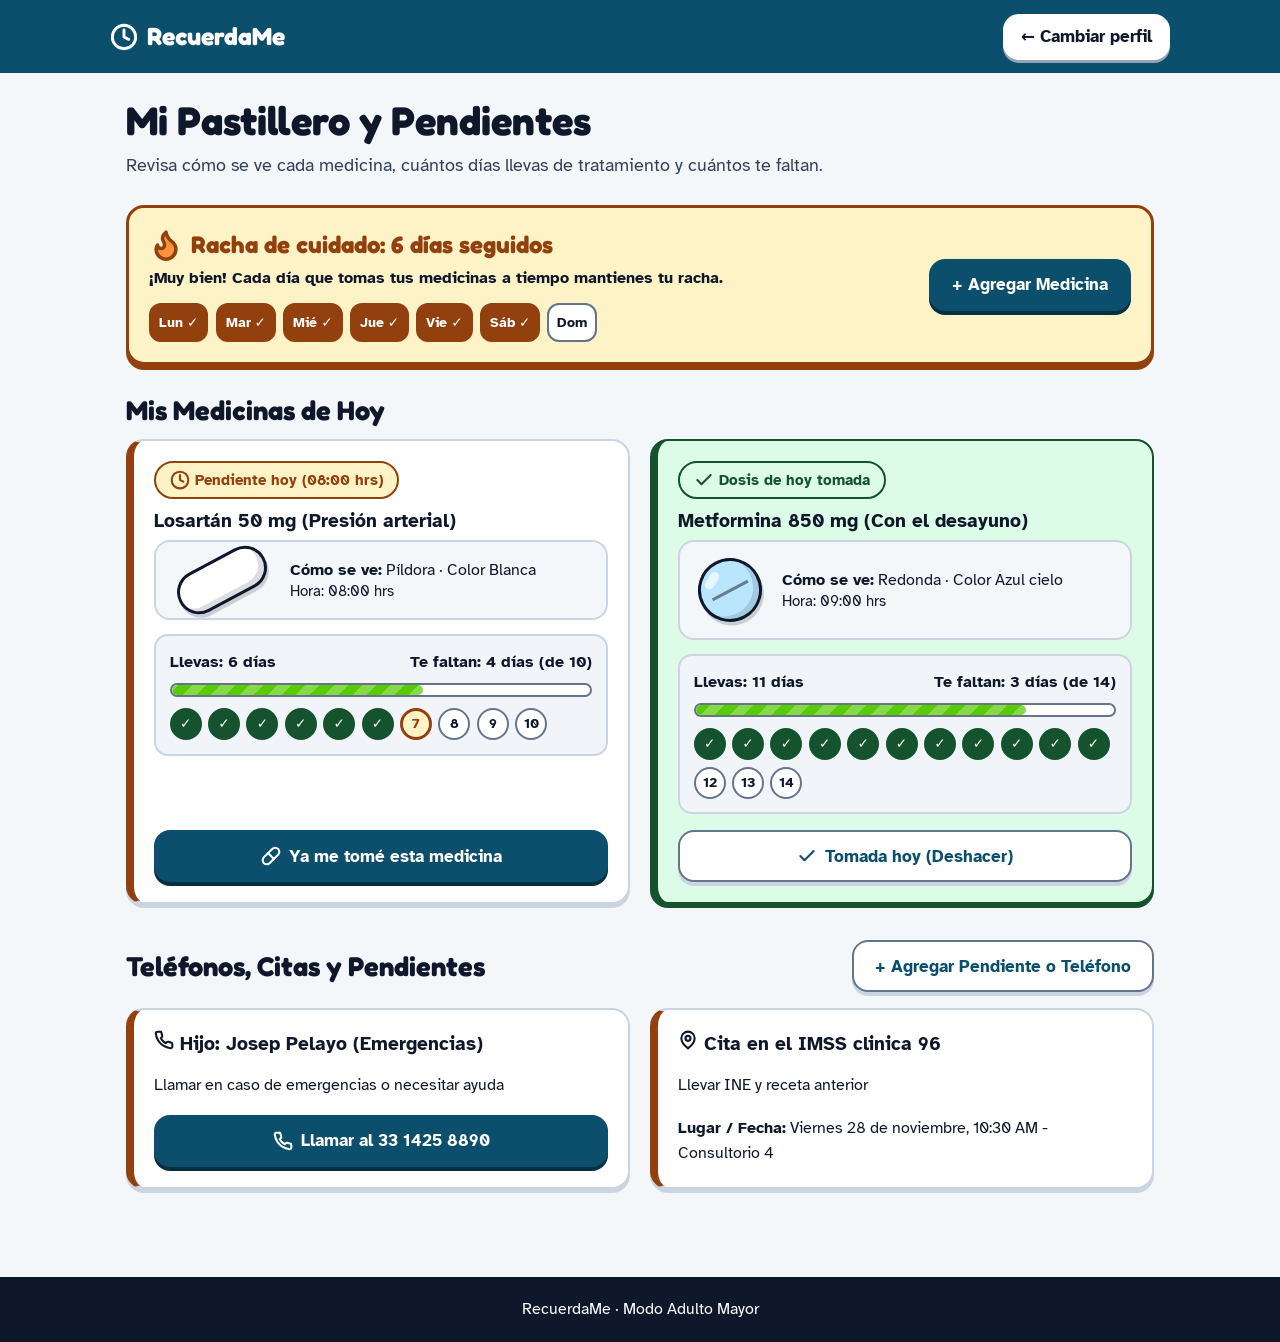
==== adulto.html @ 2eaa2984 "Add files via upload" ====
<!DOCTYPE html>
<html lang="es">
<head>
  <meta charset="UTF-8">
  <meta name="viewport" content="width=device-width, initial-scale=1.0">
  <title>Adulto Mayor - Pastillero Visual | RecuerdaMe</title>
  <link rel="preconnect" href="https://fonts.googleapis.com">
  <link rel="preconnect" href="https://fonts.gstatic.com" crossorigin>
  <link href="https://fonts.googleapis.com/css2?family=Atkinson+Hyperlegible:wght@400;700&family=Fredoka:wght@600;700&display=swap" rel="stylesheet">
  <link rel="stylesheet" href="styles.css">
</head>
<body>
  <a href="#contenido-principal" class="skip-link">Saltar al contenido principal</a>

  <header class="site-header">
    <div class="header-inner">
      <a href="index.html" class="brand">
        <svg aria-hidden="true" width="28" height="28" viewBox="0 0 24 24" fill="none" stroke="currentColor" stroke-width="2.5" stroke-linecap="round" stroke-linejoin="round"><circle cx="12" cy="12" r="10"/><polyline points="12 6 12 12 16 14"/></svg>
        <span>RecuerdaMe</span>
      </a>
      <a href="index.html" class="btn btn-header-switch">← Cambiar perfil</a>
    </div>
  </header>

  <main id="contenido-principal" class="container">
    <h1>Mi Pastillero y Pendientes</h1>
    <p class="lead">
      Revisa cómo se ve cada medicina, cuántos días llevas de tratamiento y cuántos te faltan.
    </p>

    <div id="live-status" class="sr-status-box" role="status" aria-live="polite"></div>

    <!-- Widget de Racha de Cuidado -->
    <section class="streak-banner" aria-labelledby="racha-adulto-texto">
      <div>
        <h2 id="racha-adulto-texto" class="streak-count" style="margin:0;">Racha de cuidado: 6 días seguidos</h2>
        <p style="margin:0.3rem 0 0; font-weight:600;">¡Muy bien! Cada día que tomas tus medicinas a tiempo mantienes tu racha.</p>
        <div class="week-strip" aria-label="Días de la semana cumplidos">
          <span class="week-day week-day-active">Lun ✓</span>
          <span class="week-day week-day-active">Mar ✓</span>
          <span class="week-day week-day-active">Mié ✓</span>
          <span class="week-day week-day-active">Jue ✓</span>
          <span class="week-day week-day-active">Vie ✓</span>
          <span class="week-day week-day-active">Sáb ✓</span>
          <span class="week-day">Dom</span>
        </div>
      </div>
      <button type="button" id="btn-abrir-modal-med" class="btn btn-primary">
        + Agregar Medicina
      </button>
    </section>

    <!-- Lista visual de medicinas -->
    <section aria-labelledby="titulo-meds">
      <h2 id="titulo-meds">Mis Medicinas de Hoy</h2>
      <div id="lista-medicamentos" class="grid-2"></div>
    </section>

    <!-- Teléfonos, citas y pendientes importantes -->
    <section aria-labelledby="titulo-importantes" style="margin-top:2.25rem;">
      <div style="display:flex; flex-wrap:wrap; justify-content:space-between; align-items:center; gap:1rem; margin-bottom:1rem;">
        <h2 id="titulo-importantes" style="margin:0;">Teléfonos, Citas y Pendientes</h2>
        <button type="button" id="btn-abrir-modal-info" class="btn btn-outline">+ Agregar Pendiente o Teléfono</button>
      </div>
      <div id="lista-importantes" class="grid-2"></div>
    </section>
  </main>

  <!-- Ventana Emergente 1: Agregar Medicina Visual -->
  <dialog id="modal-medicina" class="modal-dialog" aria-labelledby="titulo-modal-med">
    <div class="modal-header">
      <h2 id="titulo-modal-med" style="margin:0; font-size:1.3rem;">Nueva Medicina</h2>
      <button type="button" id="btn-cerrar-modal-med" class="modal-close-btn" aria-label="Cerrar ventana">✕ Cerrar</button>
    </div>
    <div class="modal-body">
      <div class="live-pill-stage" aria-live="polite">
        <div style="display:flex; align-items:center; gap:0.85rem;">
          <span id="preview-pill-shape" class="pill-graphic shape-redonda" style="background-color:#FFFFFF;"></span>
          <div>
            <strong>Vista previa de tu medicina:</strong>
            <div id="preview-pill-text" style="color:var(--text-muted); font-weight:600;">Redonda · Color Blanca · 7 días</div>
          </div>
        </div>
      </div>

      <form id="form-modal-medicina" novalidate>
        <div class="form-group">
          <label for="modal-med-nombre">1. Nombre de la medicina *</label>
          <input type="text" id="modal-med-nombre" placeholder="Ejemplo: Omeprazol 20 mg" required aria-describedby="error-modal-med-nombre">
          <div id="error-modal-med-nombre" class="error-msg" role="alert"></div>
        </div>

        <fieldset>
          <legend>2. ¿Cómo se ve visualmente?</legend>
          <div class="visual-picker-grid">
            <label class="visual-option">
              <input type="radio" name="modal-forma" value="redonda" class="sr-only" checked>
              <span class="pill-graphic shape-redonda" style="background-color:#E2E8F0;" aria-hidden="true"></span>
              <span>Redonda</span>
            </label>
            <label class="visual-option">
              <input type="radio" name="modal-forma" value="pildora" class="sr-only">
              <span class="pill-graphic shape-pildora" style="background-color:#E2E8F0;" aria-hidden="true"></span>
              <span>Píldora</span>
            </label>
            <label class="visual-option">
              <input type="radio" name="modal-forma" value="capsula" class="sr-only">
              <span class="pill-graphic shape-capsula" style="background-color:#BAE6FD;" aria-hidden="true"></span>
              <span>Cápsula</span>
            </label>
          </div>
        </fieldset>

        <fieldset>
          <legend>3. Color de la medicina</legend>
          <div class="visual-picker-grid">
            <label class="visual-option">
              <input type="radio" name="modal-color" value="#FFFFFF" data-color-name="Blanca" class="sr-only" checked>
              <span class="color-swatch-circle" style="background-color:#FFFFFF;" aria-hidden="true"></span>
              <span>Blanca</span>
            </label>
            <label class="visual-option">
              <input type="radio" name="modal-color" value="#BAE6FD" data-color-name="Azul cielo" class="sr-only">
              <span class="color-swatch-circle" style="background-color:#BAE6FD;" aria-hidden="true"></span>
              <span>Azul cielo</span>
            </label>
            <label class="visual-option">
              <input type="radio" name="modal-color" value="#FDE047" data-color-name="Amarilla" class="sr-only">
              <span class="color-swatch-circle" style="background-color:#FDE047;" aria-hidden="true"></span>
              <span>Amarilla</span>
            </label>
            <label class="visual-option">
              <input type="radio" name="modal-color" value="#FBCFE8" data-color-name="Rosa" class="sr-only">
              <span class="color-swatch-circle" style="background-color:#FBCFE8;" aria-hidden="true"></span>
              <span>Rosa</span>
            </label>
            <label class="visual-option">
              <input type="radio" name="modal-color" value="#BBF7D0" data-color-name="Verde menta" class="sr-only">
              <span class="color-swatch-circle" style="background-color:#BBF7D0;" aria-hidden="true"></span>
              <span>Verde menta</span>
            </label>
            <label class="visual-option">
              <input type="radio" name="modal-color" value="#FED7AA" data-color-name="Naranja" class="sr-only">
              <span class="color-swatch-circle" style="background-color:#FED7AA;" aria-hidden="true"></span>
              <span>Naranja</span>
            </label>
          </div>
        </fieldset>

        <div class="grid-2">
          <div class="form-group">
            <label for="modal-med-dias">4. ¿Por cuántos días? *</label>
            <input type="number" id="modal-med-dias" min="1" max="90" value="7" required>
          </div>

          <div class="form-group">
            <label for="modal-med-hora">5. Hora de toma *</label>
            <input type="time" id="modal-med-hora" value="08:00" required>
          </div>
        </div>

        <button type="submit" class="btn btn-primary btn-full">Guardar Medicina</button>
      </form>
    </div>
  </dialog>

  <!-- Ventana Emergente 2: Agregar Teléfono o Pendiente -->
  <dialog id="modal-info" class="modal-dialog" aria-labelledby="titulo-modal-info">
    <div class="modal-header">
      <h2 id="titulo-modal-info" style="margin:0; font-size:1.3rem;">Nuevo Pendiente o Teléfono</h2>
      <button type="button" id="btn-cerrar-modal-info" class="modal-close-btn" aria-label="Cerrar ventana">✕ Cerrar</button>
    </div>
    <div class="modal-body">
      <form id="form-modal-info">
        <div class="form-group">
          <label for="modal-info-tipo">Tipo de recordatorio</label>
          <select id="modal-info-tipo">
            <option value="lugar">Cita médica, fecha o pendiente</option>
            <option value="telefono">Número celular importante</option>
          </select>
        </div>
        <div class="form-group">
          <label for="modal-info-titulo">Título o nombre *</label>
          <input type="text" id="modal-info-titulo" placeholder="Ejemplo: Doctora Elena o Pagar luz" required>
        </div>
        <div class="form-group">
          <label for="modal-info-detalle">Teléfono, fecha o lugar *</label>
          <input type="text" id="modal-info-detalle" placeholder="Ejemplo: 33 1234 5678 o Martes 11:00 AM" required>
        </div>
        <div class="form-group">
          <label for="modal-info-nota">Nota adicional</label>
          <input type="text" id="modal-info-nota" placeholder="Ejemplo: Llevar estudios de sangre">
        </div>
        <button type="submit" class="btn btn-primary btn-full">Guardar Recordatorio</button>
      </form>
    </div>
  </dialog>

  <footer class="site-footer">
    <div class="footer-inner" style="justify-content:center; text-align:center;">
      <p style="margin:0;">RecuerdaMe · Modo Adulto Mayor</p>
    </div>
  </footer>

  <script src="app.js"></script>
</body>
</html>
---- styles.css ----
/* styles.css - RecuerdaMe v2: botones "3D" estilo Duolingo, accesible (WCAG 2.2 AA) */
:root {
    --bg:#F4F7FA;
    --card:#FFF;
    --ink:#0F172A;
    --muted:#334155;
    --line:#CBD5E1;
    --line-strong:#64748B;
    --primary:#0B4F6C;
    --primary-dark:#06303F;
    --primary-soft:#E0F2FE;
    --green:#58CC02;
    --green-dark:#3F9B00;
    --green-soft:#DCFCE7;
    --green-ink:#14532D;
    --amber:#FEF3C7;
    --amber-ink:#92400E;
    --error:#991B1B;
    --error-bg:#FEE2E2;
    --navy:#123973;
    --navy-dark:#0B254D;
    --sky:#DDF3FC;
    --yellow:#FACC15;
    --yellow-dark:#C99A00;
    --orange:#FB923C;
    --pink:#F472B6;
    --r:18px;
    --focus:3px solid #B45309;
    --font:"Atkinson Hyperlegible",system-ui,-apple-system,"Segoe UI",Roboto,sans-serif;
    --display:"Fredoka","Atkinson Hyperlegible",system-ui,sans-serif;
  }
  
  *,*::before,*::after {
    box-sizing:border-box
  }
  
  html {
    scroll-padding-top:2rem
  }
  
  body {
    margin:0;
    font-family:var(--font);
    background:var(--bg);
    color:var(--ink);
    line-height:1.6;
    overflow-x:hidden
  }
  
  .sr-only {
    position:absolute;
    width:1px;
    height:1px;
    margin:-1px;
    padding:0;
    overflow:hidden;
    clip:rect(0,0,0,0);
    white-space:nowrap;
    border:0
  }
  
  .skip-link {
    position:absolute;
    top:-100px;
    left:1rem;
    background:var(--primary);
    color:#fff;
    padding:.75rem 1.25rem;
    border-radius:12px;
    font-weight:700;
    z-index:1000
  }
  
  .skip-link:focus {
    top:1rem
  }
  
  a:focus-visible,button:focus-visible,input:focus-visible,select:focus-visible,textarea:focus-visible {
    outline:var(--focus);
    outline-offset:3px
  }
  
  /* Encabezado */
  .site-header {
    background:var(--primary);
    color:#fff;
    padding:.85rem 1rem
  }
  
  .site-header-nino {
    background:var(--navy)
  }
  
  .header-inner {
    max-width:1060px;
    margin:0 auto;
    display:flex;
    flex-wrap:wrap;
    align-items:center;
    justify-content:space-between;
    gap:.75rem
  }
  
  .header-inner-center {
    justify-content:center
  }
  
  .brand {
    display:inline-flex;
    align-items:center;
    gap:.55rem;
    color:#fff;
    text-decoration:none;
    font-family:var(--display);
    font-size:1.55rem;
    font-weight:700
  }
  
  .main-nav ul {
    display:flex;
    flex-wrap:wrap;
    gap:.4rem;
    list-style:none;
    margin:0;
    padding:0
  }
  
  .main-nav a {
    display:block;
    color:#fff;
    text-decoration:none;
    font-weight:700;
    padding:.55rem .9rem;
    border-radius:12px;
    min-height:44px
  }
  
  .main-nav a:hover,.main-nav a[aria-current="page"] {
    background:rgba(255,255,255,.2);
    text-decoration:underline
  }
  
  .container {
    max-width:1060px;
    margin:0 auto;
    padding:1.5rem 1rem 3rem
  }
  
  h1 {
    font-family:var(--display);
    font-size:clamp(1.8rem,4.5vw,2.5rem);
    line-height:1.15;
    margin:0 0 .5rem
  }
  
  h2 {
    font-family:var(--display);
    font-size:clamp(1.35rem,3vw,1.7rem);
    line-height:1.25;
    margin:1.75rem 0 .75rem
  }
  
  h3 {
    font-size:1.2rem;
    line-height:1.3;
    margin:0 0 .4rem
  }
  
  .lead {
    font-size:1.15rem;
    color:var(--muted);
    max-width:62ch;
    margin:0 0 1.5rem
  }
  
  .grid-2 {
    display:grid;
    grid-template-columns:repeat(auto-fit,minmax(min(100%,310px),1fr));
    gap:1.25rem
  }
  
  /* Botones 3D: se hunden al presionar */
  .btn {
    display:inline-flex;
    align-items:center;
    justify-content:center;
    gap:.5rem;
    min-height:52px;
    min-width:48px;
    padding:.7rem 1.3rem;
    font:700 1.05rem var(--font);
    border:2px solid transparent;
    border-radius:16px;
    cursor:pointer;
    text-decoration:none;
    text-align:center;
    transition:transform .08s,box-shadow .08s,filter .15s
  }
  
  .btn:active {
    transform:translateY(4px);
    box-shadow:0 0 0 var(--sh,transparent)!important
  }
  
  .btn-primary {
    background:var(--primary);
    color:#fff;
    --sh:var(--primary-dark);
    box-shadow:0 4px 0 var(--sh)
  }
  
  .btn-secondary {
    background:var(--green);
    color:var(--navy);
    --sh:var(--green-dark);
    box-shadow:0 4px 0 var(--sh)
  }
  
  .btn-outline {
    background:#fff;
    color:var(--primary);
    border-color:var(--line-strong);
    --sh:var(--line);
    box-shadow:0 4px 0 var(--sh)
  }
  
  .btn-primary:hover,.btn-secondary:hover {
    filter:brightness(1.08)
  }
  
  .btn-outline:hover {
    background:var(--primary-soft)
  }
  
  .btn-full {
    width:100%
  }
  
  .btn-header-switch {
    background:#fff;
    color:var(--ink);
    --sh:#94A3B8;
    box-shadow:0 3px 0 var(--sh);
    min-height:46px;
    padding:.45rem 1rem
  }
  
  .btn-kid-action {
    background:var(--green);
    color:var(--navy);
    font-family:var(--display);
    font-size:1.15rem;
    --sh:var(--green-dark);
    box-shadow:0 5px 0 var(--sh);
    border-color:var(--green-dark)
  }
  
  .btn-kid-action:hover {
    filter:brightness(1.08)
  }
  
  /* Etiquetas de estado (siempre ícono + texto, nunca solo color) */
  .badge {
    display:inline-flex;
    align-items:center;
    gap:.35rem;
    padding:.3rem .85rem;
    border-radius:999px;
    font-size:.95rem;
    font-weight:700;
    width:fit-content
  }
  
  .badge-pending {
    background:var(--amber);
    color:var(--amber-ink);
    border:2px solid var(--amber-ink)
  }
  
  .badge-done {
    background:var(--green-soft);
    color:var(--green-ink);
    border:2px solid var(--green-ink)
  }
  
  /* Tarjetas */
  .card {
    background:var(--card);
    border:2px solid var(--line);
    border-radius:var(--r);
    padding:1.25rem;
    display:flex;
    flex-direction:column;
    justify-content:space-between;
    gap:1rem;
    box-shadow:0 4px 0 var(--line)
  }
  
  .card-adult {
    border-left:8px solid var(--amber-ink)
  }
  
  .card-adult.card-done,.card-done {
    background:var(--green-soft);
    border-color:var(--green-ink);
    box-shadow:0 4px 0 var(--green-ink)
  }
  
  .card-adult.card-done {
    border-left-color:var(--green-ink)
  }
  
  /* Pastillas: grandes y reconocibles (apoyo visual principal del adulto) */
  .pill-visual-box {
    display:flex;
    align-items:center;
    gap:1rem;
    background:var(--bg);
    padding:.85rem 1rem;
    border-radius:16px;
    border:2px solid var(--line)
  }
  
  .pill-visual-box>div:last-child {
    line-height:1.4
  }
  
  .pill-graphic {
    display:inline-flex;
    align-items:center;
    justify-content:center;
    flex-shrink:0;
    border:3px solid #0F172A;
    position:relative;
    overflow:hidden;
    box-shadow:inset -4px -5px 0 rgba(15,23,42,.14),0 4px 0 rgba(15,23,42,.18)
  }
  
  .pill-graphic::before {
    content:"";
    position:absolute;
    top:14%;
    left:14%;
    width:32%;
    height:16%;
    border-radius:99px;
    background:rgba(255,255,255,.7);
    transform:rotate(-30deg)
  }
  
  .shape-redonda {
    width:44px;
    height:44px;
    border-radius:50%
  }
  
  .shape-redonda::after {
    content:"";
    width:70%;
    height:3px;
    background:rgba(15,23,42,.5)
  }
  
  .shape-pildora {
    width:68px;
    height:32px;
    border-radius:99px
  }
  
  .shape-capsula {
    width:70px;
    height:32px;
    border-radius:99px
  }
  
  .shape-capsula::after {
    content:"";
    position:absolute;
    right:0;
    top:0;
    bottom:0;
    width:48%;
    background:#fff;
    border-left:3px solid #0F172A
  }
  
  .card-adult .shape-redonda {
    width:64px;
    height:64px
  }
  
  .card-adult .shape-pildora {
    width:96px;
    height:44px
  }
  
  .card-adult .shape-capsula {
    width:98px;
    height:44px
  }
  
  .card-adult .pill-graphic {
    transform:rotate(-28deg)
  }
  
  .card-adult .pill-visual-box {
    padding:1rem 1.15rem;
    gap:1.25rem
  }
  
  /* Días de tratamiento */
  .treatment-widget {
    background:#F1F5F9;
    border:2px solid var(--line);
    border-radius:14px;
    padding:.85rem
  }
  
  .treatment-stats {
    display:flex;
    flex-wrap:wrap;
    justify-content:space-between;
    gap:.5rem;
    font-weight:700;
    margin-bottom:.5rem
  }
  
  .days-dots {
    display:flex;
    flex-wrap:wrap;
    gap:.4rem;
    margin-top:.7rem
  }
  
  .day-dot {
    width:32px;
    height:32px;
    border-radius:50%;
    display:inline-flex;
    align-items:center;
    justify-content:center;
    font-size:.85rem;
    font-weight:700;
    border:2px solid var(--line-strong);
    background:#fff
  }
  
  .day-dot-done {
    background:var(--green-ink);
    border-color:var(--green-ink);
    color:#fff
  }
  
  .day-dot-today {
    border:3px solid var(--amber-ink);
    background:var(--amber);
    color:var(--amber-ink);
    animation:pulse 1.8s ease-in-out infinite
  }
  
  /* Racha y progreso */
  .streak-banner {
    background:var(--amber);
    border:3px solid var(--amber-ink);
    border-radius:var(--r);
    padding:1.25rem;
    margin-bottom:1.5rem;
    display:flex;
    flex-wrap:wrap;
    align-items:center;
    justify-content:space-between;
    gap:1.25rem;
    box-shadow:0 5px 0 var(--amber-ink)
  }
  
  .streak-count {
    font-size:1.5rem;
    color:var(--amber-ink);
    display:flex;
    align-items:center;
    gap:.5rem
  }
  
  .streak-count svg {
    width:34px;
    height:34px;
    fill:#FB923C;
    transform-origin:50% 90%;
    animation:flicker 1.6s ease-in-out infinite
  }
  
  .week-strip {
    display:flex;
    flex-wrap:wrap;
    gap:.45rem;
    margin-top:.7rem
  }
  
  .week-day {
    display:flex;
    align-items:center;
    justify-content:center;
    min-width:48px;
    padding:.4rem .5rem;
    border-radius:12px;
    border:2px solid var(--line-strong);
    background:#fff;
    font-size:.85rem;
    font-weight:700
  }
  
  .week-day-active {
    background:var(--amber-ink);
    border-color:var(--amber-ink);
    color:#fff
  }
  
  .progress-bar-wrap {
    width:100%;
    background:#fff;
    border:2px solid var(--line-strong);
    border-radius:99px;
    height:24px;
    overflow:hidden
  }
  
  .progress-bar-fill {
    height:100%;
    border-radius:99px;
    background:var(--green) repeating-linear-gradient(-45deg,rgba(255,255,255,.28) 0 10px,transparent 10px 20px);
    transition:width .5s cubic-bezier(.3,1.4,.5,1)
  }
  
  /* Menú principal */
  .menu-hero {
    text-align:center;
    max-width:720px;
    margin:.5rem auto 2rem
  }
  
  .menu-choice-card {
    background:#fff;
    border:3px solid var(--line-strong);
    border-radius:26px;
    padding:1.75rem 1.5rem;
    display:flex;
    flex-direction:column;
    align-items:center;
    text-align:center;
    gap:1rem;
    box-shadow:0 6px 0 var(--line-strong);
    transition:transform .15s
  }
  
  .menu-choice-card:hover {
    transform:translateY(-4px)
  }
  
  .menu-choice-adult {
    border-color:var(--primary);
    box-shadow:0 6px 0 var(--primary)
  }
  
  .menu-choice-kid {
    border-color:var(--navy);
    box-shadow:0 6px 0 var(--navy);
    background:#F0F9FF
  }
  
  .menu-avatar {
    width:104px;
    height:104px;
    border-radius:50%;
    display:flex;
    align-items:center;
    justify-content:center;
    border:3px solid var(--navy);
    animation:float 3.2s ease-in-out infinite
  }
  
  .menu-avatar-adult {
    background:var(--primary-soft);
    color:var(--primary);
    border-color:var(--primary)
  }
  
  .menu-avatar-kid {
    background:var(--sky)
  }
  
  /* ===== MODO NIÑOS ===== */
  body.theme-nino {
    font-family:"Nunito",var(--font);
    background:var(--sky) radial-gradient(circle at 12% 18%,#fff 0 18px,transparent 19px),radial-gradient(circle at 88% 24%,#fff 0 24px,transparent 25px),radial-gradient(circle at 20% 74%,#fff 0 16px,transparent 17px),radial-gradient(circle at 84% 82%,#fff 0 22px,transparent 23px);
    background-attachment:fixed;
    color:var(--navy)
  }
  
  .theme-nino h2,.theme-nino h3 {
    font-family:var(--display)
  }
  
  .kid-hero-banner {
    background:#fff;
    border:3px solid var(--navy);
    box-shadow:0 7px 0 var(--navy);
    border-radius:30px;
    padding:1.5rem 1.25rem;
    text-align:center;
    margin-bottom:1.75rem
  }
  
  .kid-hero-characters {
    display:flex;
    justify-content:center;
    gap:1rem;
    margin-bottom:.5rem
  }
  
  .kid-hero-characters svg {
    animation:float 2.8s ease-in-out infinite
  }
  
  .kid-hero-characters svg:nth-child(2) {
    animation-delay:.4s
  }
  
  .kid-hero-characters svg:nth-child(3) {
    animation-delay:.8s
  }
  
  .kid-display-title {
    font-family:var(--display);
    font-size:clamp(1.9rem,5.5vw,3rem);
    color:var(--navy);
    letter-spacing:.02em;
    margin:.2rem 0;
    line-height:1.1
  }
  
  .kid-subtitle {
    font-weight:800;
    font-size:1.05rem;
    margin:.35rem auto .75rem;
    max-width:52ch
  }
  
  .sticker-seal {
    display:inline-block;
    background:var(--navy);
    color:#fff;
    font-family:var(--display);
    font-size:.95rem;
    padding:.4rem 1rem;
    border-radius:99px;
    border:2px dashed var(--yellow);
    transform:rotate(-2deg)
  }
  
  .kid-section-title {
    color:var(--navy);
    font-size:clamp(1.5rem,3.8vw,2rem)
  }
  
  .kid-box {
    background:#fff;
    border:3px solid var(--navy);
    box-shadow:0 6px 0 var(--navy);
    border-radius:26px;
    padding:1.25rem;
    margin-bottom:1.75rem
  }
  
  .emotions-grid {
    display:grid;
    grid-template-columns:repeat(auto-fit,minmax(130px,1fr));
    gap:.8rem
  }
  
  .emotion-btn {
    background:#F0F9FF;
    border:3px solid var(--navy);
    border-radius:22px;
    padding:.8rem .5rem;
    display:flex;
    flex-direction:column;
    align-items:center;
    gap:.35rem;
    cursor:pointer;
    font:600 1.05rem var(--display);
    color:var(--navy);
    min-height:120px;
    box-shadow:0 5px 0 var(--navy);
    transition:transform .1s,box-shadow .1s
  }
  
  .emotion-btn svg {
    width:64px;
    height:64px;
    transition:transform .2s
  }
  
  .emotion-btn:hover svg {
    transform:scale(1.15) rotate(-6deg)
  }
  
  .emotion-btn:active {
    transform:translateY(5px);
    box-shadow:0 0 0 var(--navy)
  }
  
  .emotion-btn[aria-pressed="true"] {
    background:#FEF08A;
    border-color:var(--navy);
    outline:4px solid var(--green);
    outline-offset:2px;
    animation:pop .45s
  }
  
  .advice-box {
    margin-top:1.2rem;
    background:#FEF9C3;
    border:3px solid var(--navy);
    border-radius:22px;
    padding:1rem 1.2rem
  }
  
  .advice-content {
    display:flex;
    align-items:center;
    gap:1rem
  }
  
  .advice-avatar {
    flex-shrink:0;
    background:#fff;
    border:3px solid var(--navy);
    border-radius:50%;
    padding:.4rem;
    display:flex;
    animation:pop .5s
  }
  
  .advice-title {
    display:block;
    font:600 1.2rem var(--display);
    margin-bottom:.2rem
  }
  
  .advice-text {
    margin:0;
    font-weight:700
  }
  
  .diary-form-box {
    margin-top:1.2rem;
    background:#F0F9FF;
    border:3px dashed var(--navy);
    border-radius:22px;
    padding:1rem 1.2rem
  }
  
  .parent-diary-section {
    margin-top:1.25rem;
    padding-top:1.1rem;
    border-top:3px dotted var(--navy)
  }
  
  .parent-tag {
    background:var(--navy);
    color:#fff;
    font-size:.85rem;
    font-weight:800;
    padding:.25rem .8rem;
    border-radius:99px
  }
  
  .diary-entries-list {
    display:flex;
    flex-direction:column;
    gap:.75rem
  }
  
  .diary-entry-card {
    background:#fff;
    border:3px solid var(--navy);
    border-radius:18px;
    padding:.9rem 1rem
  }
  
  .diary-entry-reviewed {
    background:var(--green-soft)
  }
  
  .diary-entry-header {
    display:flex;
    flex-wrap:wrap;
    justify-content:space-between;
    align-items:center;
    gap:.5rem;
    margin-bottom:.5rem
  }
  
  .diary-entry-text {
    margin:0;
    font-weight:700;
    color:var(--ink);
    background:rgba(255,255,255,.8);
    padding:.55rem .75rem;
    border-radius:12px
  }
  
  .kid-streak-box {
    background:#FEF9C3;
    border:3px solid var(--navy);
    box-shadow:0 6px 0 var(--navy);
    border-radius:26px
  }
  
  .kid-streak-box .streak-count {
    font-family:var(--display)
  }
  
  .stickers-album {
    background:#fff;
    border:3px dashed var(--navy);
    border-radius:20px;
    padding:.8rem 1rem
  }
  
  .stickers-row {
    display:flex;
    flex-wrap:wrap;
    gap:.5rem
  }
  
  .sticker-token {
    width:52px;
    height:52px;
    border-radius:50%;
    border:3px solid var(--navy);
    background:#E0F2FE;
    display:inline-flex;
    align-items:center;
    justify-content:center;
    transition:transform .15s
  }
  
  .sticker-token:hover {
    transform:rotate(12deg) scale(1.12)
  }
  
  .sticker-locked {
    opacity:.4;
    filter:grayscale(1);
    border-style:dashed
  }
  
  .theme-nino .card {
    border:3px solid var(--navy);
    box-shadow:0 6px 0 var(--navy);
    border-radius:26px;
    background:#fff;
    transition:transform .12s
  }
  
  .theme-nino .card:hover {
    transform:translateY(-3px)
  }
  
  .theme-nino .card-kid {
    border-top:10px solid var(--green)
  }
  
  .theme-nino .card-hygiene {
    border-top:10px solid var(--orange)
  }
  
  .theme-nino .card-done {
    background:var(--green-soft)
  }
  
  .chore-header {
    display:flex;
    align-items:center;
    gap:.95rem
  }
  
  .chore-illustration {
    width:78px;
    height:78px;
    border-radius:24px;
    background:#DCFCE7;
    border:3px solid var(--navy);
    color:var(--navy);
    display:flex;
    align-items:center;
    justify-content:center;
    flex-shrink:0;
    transform:rotate(-4deg)
  }
  
  .chore-illustration svg {
    width:46px;
    height:46px
  }
  
  .hygiene-illustration {
    background:#FFEDD5;
    transform:rotate(4deg)
  }
  
  /* ¿Cómo lo hago? */
  .grid-howto {
    display:grid;
    grid-template-columns:repeat(auto-fit,minmax(min(100%,310px),1fr));
    gap:1.4rem
  }
  
  .howto-card {
    background:#fff;
    border:3px solid var(--navy);
    box-shadow:0 7px 0 var(--navy);
    border-radius:28px;
    border-top:10px solid var(--yellow);
    padding:1.25rem;
    display:flex;
    flex-direction:column;
    justify-content:space-between;
    gap:1rem
  }
  
  .howto-card-learned {
    background:var(--green-soft);
    border-top-color:var(--green)
  }
  
  .howto-header {
    display:flex;
    align-items:center;
    gap:.85rem;
    padding-bottom:.75rem;
    border-bottom:3px dashed #93C5FD
  }
  
  .howto-main-icon {
    width:70px;
    height:70px;
    border-radius:22px;
    background:#E0F2FE;
    border:3px solid var(--navy);
    display:flex;
    align-items:center;
    justify-content:center;
    flex-shrink:0
  }
  
  .howto-steps-list {
    list-style:none;
    margin:0;
    padding:0;
    display:flex;
    flex-direction:column;
    gap:.75rem
  }
  
  .howto-step-item {
    display:flex;
    align-items:center;
    gap:.75rem;
    background:#F0F9FF;
    border:3px solid var(--navy);
    border-radius:20px;
    padding:.65rem .8rem
  }
  
  .howto-step-visual {
    width:62px;
    height:62px;
    border-radius:16px;
    background:#fff;
    border:3px solid var(--navy);
    display:flex;
    align-items:center;
    justify-content:center;
    flex-shrink:0
  }
  
  .howto-step-badge {
    display:inline-block;
    background:var(--navy);
    color:#fff;
    font:600 .85rem var(--display);
    padding:.1rem .6rem;
    border-radius:99px;
    margin-bottom:.2rem
  }
  
  .howto-step-text {
    margin:0;
    font-weight:800;
    line-height:1.35
  }
  
  /* Ventanas emergentes y formularios */
  dialog.modal-dialog {
    width:min(94vw,560px);
    max-height:90vh;
    overflow-y:auto;
    border:3px solid var(--primary);
    border-radius:26px;
    padding:0;
    background:#fff;
    color:var(--ink);
    box-shadow:0 24px 48px rgba(15,23,42,.4);
    animation:pop .3s
  }
  
  dialog.modal-dialog::backdrop {
    background:rgba(15,23,42,.72)
  }
  
  .modal-header {
    background:var(--primary);
    color:#fff;
    padding:1rem 1.25rem;
    display:flex;
    align-items:center;
    justify-content:space-between;
    gap:.75rem
  }
  
  .modal-header-kid {
    background:var(--navy)
  }
  
  .modal-close-btn {
    background:#fff;
    color:var(--ink);
    border:2px solid #fff;
    border-radius:12px;
    min-width:48px;
    min-height:48px;
    font:700 1rem var(--font);
    cursor:pointer;
    padding:.4rem .8rem
  }
  
  .modal-body {
    padding:1.25rem
  }
  
  .visual-picker-grid {
    display:grid;
    grid-template-columns:repeat(auto-fit,minmax(110px,1fr));
    gap:.65rem;
    margin-top:.5rem
  }
  
  .visual-option {
    display:flex;
    flex-direction:column;
    align-items:center;
    justify-content:center;
    gap:.5rem;
    min-height:92px;
    padding:.7rem;
    border:2px solid var(--line-strong);
    border-radius:16px;
    background:#fff;
    cursor:pointer;
    font-weight:700;
    text-align:center;
    box-shadow:0 3px 0 var(--line);
    transition:transform .1s
  }
  
  .visual-option:hover {
    background:var(--primary-soft)
  }
  
  .visual-option:has(input:checked) {
    border:3px solid var(--primary);
    background:var(--primary-soft);
    box-shadow:0 3px 0 var(--primary);
    transform:translateY(-2px)
  }
  
  .visual-option:has(input:checked)::after {
    content:"✓ Elegida";
    font-size:.8rem;
    color:var(--primary)
  }
  
  .visual-option:has(input:focus-visible) {
    outline:var(--focus);
    outline-offset:2px
  }
  
  .color-swatch-circle {
    width:38px;
    height:38px;
    border-radius:50%;
    border:3px solid #0F172A;
    display:inline-block
  }
  
  .live-pill-stage {
    background:var(--bg);
    border:3px dashed var(--line-strong);
    border-radius:18px;
    padding:1rem;
    margin-bottom:1.25rem
  }
  
  .live-pill-stage .pill-graphic {
    transform:rotate(-28deg) scale(1.3);
    margin:.6rem
  }
  
  .form-group {
    margin-bottom:1.15rem;
    display:flex;
    flex-direction:column;
    gap:.35rem
  }
  
  label,legend {
    font-weight:700;
    font-size:1.05rem
  }
  
  .help-text {
    color:var(--muted);
    font-size:.95rem
  }
  
  input[type=text],input[type=number],input[type=time],select,textarea {
    min-height:52px;
    padding:.65rem .9rem;
    font:1.05rem var(--font);
    color:var(--ink);
    background:#fff;
    border:2px solid var(--line-strong);
    border-radius:14px;
    width:100%
  }
  
  textarea {
    resize:vertical;
    line-height:1.5
  }
  
  input:focus,select:focus,textarea:focus {
    border-color:var(--primary)
  }
  
  input[aria-invalid="true"],textarea[aria-invalid="true"] {
    border-color:var(--error);
    background:var(--error-bg)
  }
  
  .error-msg {
    color:var(--error);
    font-weight:700;
    display:flex;
    align-items:center;
    gap:.4rem
  }
  
  .error-msg:empty {
    display:none
  }
  
  fieldset {
    border:2px solid var(--line);
    border-radius:16px;
    padding:.9rem;
    margin:0 0 1.15rem
  }
  
  .form-card {
    background:#fff;
    border:2px solid var(--line);
    border-radius:var(--r);
    padding:1.5rem;
    box-shadow:0 4px 0 var(--line);
    max-width:680px
  }
  
  .radio-row {
    display:flex;
    flex-wrap:wrap;
    gap:.75rem;
    margin-top:.5rem
  }
  
  .radio-label {
    display:flex;
    align-items:center;
    gap:.6rem;
    min-height:52px;
    padding:.5rem 1rem;
    border:2px solid var(--line-strong);
    border-radius:14px;
    cursor:pointer
  }
  
  .radio-label:has(input:checked) {
    background:var(--primary-soft);
    border-color:var(--primary);
    border-width:3px
  }
  
  .radio-label input {
    width:22px;
    height:22px;
    accent-color:var(--primary)
  }
  
  .sr-status-box {
    background:var(--green-soft);
    border:2px solid var(--green-ink);
    color:var(--ink);
    padding:.9rem 1.1rem;
    border-radius:14px;
    font-weight:700;
    margin-bottom:1.25rem
  }
  
  .sr-status-box:empty {
    display:none
  }
  
  /* Pie de página */
  .site-footer {
    background:#0F172A;
    color:#fff;
    padding:1.25rem 1rem;
    margin-top:2.5rem
  }
  
  .site-footer a {
    color:#fff
  }
  
  .site-footer-nino {
    background:var(--navy)
  }
  
  .footer-inner {
    max-width:1060px;
    margin:0 auto;
    display:flex;
    flex-wrap:wrap;
    align-items:center;
    justify-content:space-between;
    gap:1rem
  }
  
  /* Confeti (lo crea app.js) */
  .confetti-piece {
    position:fixed;
    width:10px;
    height:14px;
    pointer-events:none;
    z-index:2000
  }
  
  /* Movimiento sutil: solo si la persona no lo desactivó */
  @keyframes pop {
    0% {
      transform:scale(.85)
    }
    60% {
      transform:scale(1.07)
    }
    100% {
      transform:scale(1)
    }
  }
  
  @keyframes float {
    0%,100% {
      transform:translateY(0)
    }
    50% {
      transform:translateY(-6px)
    }
  }
  
  @keyframes flicker {
    0%,100% {
      transform:scale(1) rotate(-2deg)
    }
    50% {
      transform:scale(1.12) rotate(3deg)
    }
  }
  
  @keyframes pulse {
    0%,100% {
      box-shadow:0 0 0 0 rgba(146,64,14,.5)
    }
    50% {
      box-shadow:0 0 0 6px rgba(146,64,14,0)
    }
  }
  
  @media (prefers-reduced-motion:reduce) {
    *,*::before,*::after {
      animation:none!important;
      transition:none!important
    }
  }
  
  @media (max-width:480px) {
    .advice-content {
      flex-direction:column;
      text-align:center
    }
    .pill-visual-box {
      flex-direction:column;
      text-align:center
    }
  }
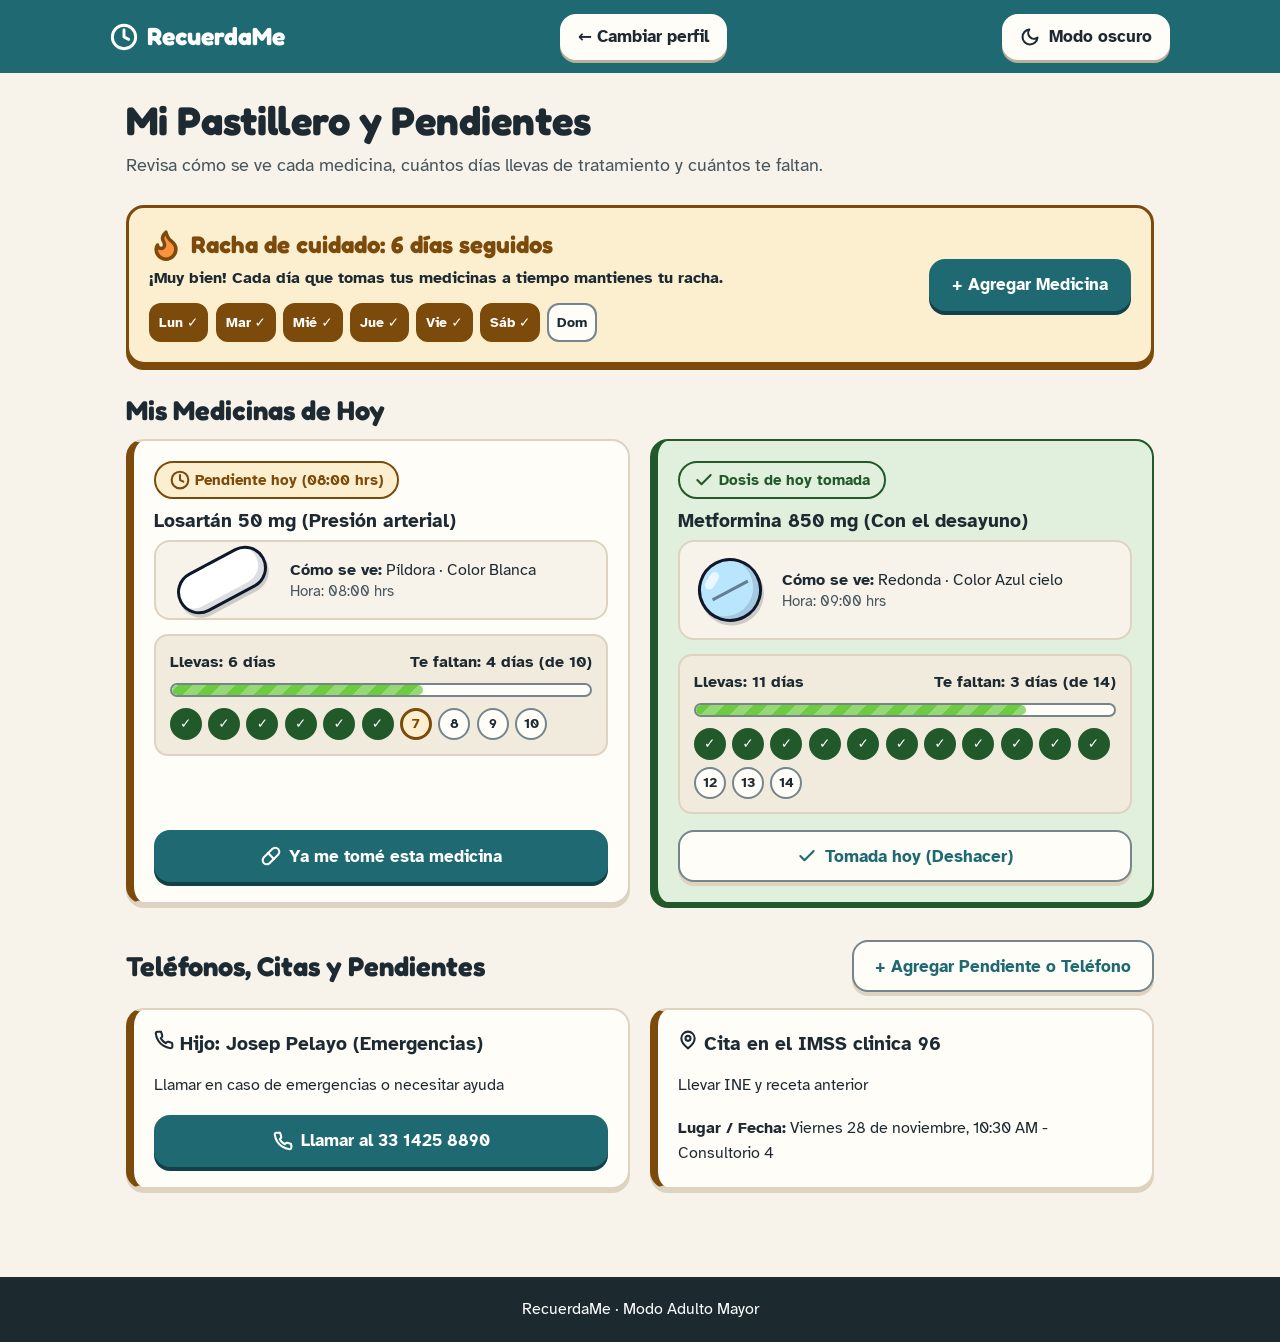
==== commit 23c8e718: "Add files via upload" ====
--- a/adulto.html
+++ b/adulto.html
@@ -3,6 +3,19 @@
 <head>
   <meta charset="UTF-8">
   <meta name="viewport" content="width=device-width, initial-scale=1.0">
+  <meta name="color-scheme" content="light dark">
+  <script>
+    /* Aplica el tema guardado (o el del dispositivo) antes de pintar, para evitar parpadeos */
+    (function () {
+      try {
+        var t = localStorage.getItem("recuerdame_tema");
+        if (t !== "oscuro" && t !== "claro") {
+          t = window.matchMedia("(prefers-color-scheme: dark)").matches ? "oscuro" : "claro";
+        }
+        document.documentElement.setAttribute("data-theme", t === "oscuro" ? "dark" : "light");
+      } catch (e) {}
+    })();
+  </script>
   <title>Adulto Mayor - Pastillero Visual | RecuerdaMe</title>
   <link rel="preconnect" href="https://fonts.googleapis.com">
   <link rel="preconnect" href="https://fonts.gstatic.com" crossorigin>
@@ -22,7 +35,7 @@
     </div>
   </header>
 
-  <main id="contenido-principal" class="container">
+  <main id="contenido-principal" class="container" tabindex="-1">
     <h1>Mi Pastillero y Pendientes</h1>
     <p class="lead">
       Revisa cómo se ve cada medicina, cuántos días llevas de tratamiento y cuántos te faltan.
@@ -78,7 +91,7 @@
           <span id="preview-pill-shape" class="pill-graphic shape-redonda" style="background-color:#FFFFFF;"></span>
           <div>
             <strong>Vista previa de tu medicina:</strong>
-            <div id="preview-pill-text" style="color:var(--text-muted); font-weight:600;">Redonda · Color Blanca · 7 días</div>
+            <div id="preview-pill-text" style="color:var(--muted); font-weight:600;">Redonda · Color Blanca · 7 días</div>
           </div>
         </div>
       </div>
--- a/styles.css
+++ b/styles.css
@@ -1,25 +1,50 @@
 /* styles.css - RecuerdaMe v2: botones "3D" estilo Duolingo, accesible (WCAG 2.2 AA) */
 :root {
-    --bg:#F4F7FA;
-    --card:#FFF;
-    --ink:#0F172A;
-    --muted:#334155;
-    --line:#CBD5E1;
-    --line-strong:#64748B;
-    --primary:#0B4F6C;
-    --primary-dark:#06303F;
-    --primary-soft:#E0F2FE;
-    --green:#58CC02;
-    --green-dark:#3F9B00;
-    --green-soft:#DCFCE7;
-    --green-ink:#14532D;
-    --amber:#FEF3C7;
-    --amber-ink:#92400E;
-    --error:#991B1B;
-    --error-bg:#FEE2E2;
+    /* ===== Paleta ADULTOS MAYORES · modo claro =====
+       Fondo crema (menos brillo que el blanco puro), tinta azul-grisácea
+       de contraste alto y verde azulado sereno como color principal. */
+    --bg:#F7F3EA;
+    --card:#FFFDF8;
+    --ink:#1E2A32;
+    --muted:#46555D;
+    --line:#DDD3C0;
+    --line-strong:#75858B;
+    --primary:#1F6A72;
+    --primary-dark:#134148;
+    --primary-soft:#DDEEEF;
+    --on-primary:#FFFFFF;
+    --green:#6CCB3F;
+    --green-dark:#3F8F22;
+    --green-soft:#E1F0DC;
+    --green-ink:#21592B;
+    --amber:#FBEFD0;
+    --amber-ink:#7C4A0A;
+    --error:#9B1C1C;
+    --error-bg:#FBE4E1;
+    --on-green:#0F2F66;
+    --on-green-solid:#FFFFFF;
+    --on-amber-solid:#FFFFFF;
+    --surface-2:#F1EBDD;
+    --soft-sky:#E4F0F1;
+    --soft-yellow:#FBEFD0;
+    --inset-bg:rgba(255,255,255,.7);
+    --field-bg:#FFFFFF;
+    --header-bg:#1F6A72;
+    --footer-bg:#1C2A30;
+    --btn-neutral-bg:#FFFDF8;
+    --btn-neutral-border:#FFFDF8;
+    --btn-neutral-shadow:#B9AE98;
+    --outline:#1F6A72;
+    --outline-shadow:#134148;
+    --cloud:#FFFFFF;
+    --sky:#D8ECF8;
+    --tile-sky:#E3F1FC;
+    --tile-green:#DDF5DF;
+    --tile-orange:#FFE8CF;
+    --tile-white:#FFFFFF;
+    /* Colores fijos de marca (no cambian con el tema) */
     --navy:#123973;
     --navy-dark:#0B254D;
-    --sky:#DDF3FC;
     --yellow:#FACC15;
     --yellow-dark:#C99A00;
     --orange:#FB923C;
@@ -29,7 +54,7 @@
     --font:"Atkinson Hyperlegible",system-ui,-apple-system,"Segoe UI",Roboto,sans-serif;
     --display:"Fredoka","Atkinson Hyperlegible",system-ui,sans-serif;
   }
-  
+
   *,*::before,*::after {
     box-sizing:border-box
   }
@@ -64,7 +89,7 @@
     top:-100px;
     left:1rem;
     background:var(--primary);
-    color:#fff;
+    color:var(--on-primary);
     padding:.75rem 1.25rem;
     border-radius:12px;
     font-weight:700;
@@ -75,20 +100,20 @@
     top:1rem
   }
   
-  a:focus-visible,button:focus-visible,input:focus-visible,select:focus-visible,textarea:focus-visible {
+  a:focus-visible,button:focus-visible,input:focus-visible,select:focus-visible,textarea:focus-visible,summary:focus-visible,[tabindex]:focus-visible {
     outline:var(--focus);
     outline-offset:3px
   }
   
   /* Encabezado */
   .site-header {
-    background:var(--primary);
+    background:var(--header-bg);
     color:#fff;
     padding:.85rem 1rem
   }
   
   .site-header-nino {
-    background:var(--navy)
+    background:var(--header-bg)
   }
   
   .header-inner {
@@ -204,20 +229,20 @@
   
   .btn-primary {
     background:var(--primary);
-    color:#fff;
+    color:var(--on-primary);
     --sh:var(--primary-dark);
     box-shadow:0 4px 0 var(--sh)
   }
   
   .btn-secondary {
     background:var(--green);
-    color:var(--navy);
+    color:var(--on-green);
     --sh:var(--green-dark);
     box-shadow:0 4px 0 var(--sh)
   }
   
   .btn-outline {
-    background:#fff;
+    background:var(--card);
     color:var(--primary);
     border-color:var(--line-strong);
     --sh:var(--line);
@@ -237,9 +262,10 @@
   }
   
   .btn-header-switch {
-    background:#fff;
+    background:var(--btn-neutral-bg);
     color:var(--ink);
-    --sh:#94A3B8;
+    --sh:var(--btn-neutral-shadow);
+    border-color:var(--btn-neutral-border);
     box-shadow:0 3px 0 var(--sh);
     min-height:46px;
     padding:.45rem 1rem
@@ -247,7 +273,7 @@
   
   .btn-kid-action {
     background:var(--green);
-    color:var(--navy);
+    color:var(--on-green);
     font-family:var(--display);
     font-size:1.15rem;
     --sh:var(--green-dark);
@@ -410,7 +436,7 @@
   
   /* Días de tratamiento */
   .treatment-widget {
-    background:#F1F5F9;
+    background:var(--surface-2);
     border:2px solid var(--line);
     border-radius:14px;
     padding:.85rem
@@ -442,13 +468,13 @@
     font-size:.85rem;
     font-weight:700;
     border:2px solid var(--line-strong);
-    background:#fff
+    background:var(--card)
   }
   
   .day-dot-done {
     background:var(--green-ink);
     border-color:var(--green-ink);
-    color:#fff
+    color:var(--on-green-solid)
   }
   
   .day-dot-today {
@@ -504,7 +530,7 @@
     padding:.4rem .5rem;
     border-radius:12px;
     border:2px solid var(--line-strong);
-    background:#fff;
+    background:var(--card);
     font-size:.85rem;
     font-weight:700
   }
@@ -512,12 +538,12 @@
   .week-day-active {
     background:var(--amber-ink);
     border-color:var(--amber-ink);
-    color:#fff
+    color:var(--on-amber-solid)
   }
   
   .progress-bar-wrap {
     width:100%;
-    background:#fff;
+    background:var(--card);
     border:2px solid var(--line-strong);
     border-radius:99px;
     height:24px;
@@ -539,7 +565,7 @@
   }
   
   .menu-choice-card {
-    background:#fff;
+    background:var(--card);
     border:3px solid var(--line-strong);
     border-radius:26px;
     padding:1.75rem 1.5rem;
@@ -562,9 +588,9 @@
   }
   
   .menu-choice-kid {
-    border-color:var(--navy);
-    box-shadow:0 6px 0 var(--navy);
-    background:#F0F9FF
+    border-color:var(--outline);
+    box-shadow:0 6px 0 var(--outline-shadow);
+    background:var(--soft-sky)
   }
   
   .menu-avatar {
@@ -574,7 +600,7 @@
     display:flex;
     align-items:center;
     justify-content:center;
-    border:3px solid var(--navy);
+    border:3px solid var(--outline);
     animation:float 3.2s ease-in-out infinite
   }
   
@@ -585,15 +611,16 @@
   }
   
   .menu-avatar-kid {
-    background:var(--sky)
+    background:var(--tile-sky)
   }
   
   /* ===== MODO NIÑOS ===== */
   body.theme-nino {
     font-family:"Nunito",var(--font);
-    background:var(--sky) radial-gradient(circle at 12% 18%,#fff 0 18px,transparent 19px),radial-gradient(circle at 88% 24%,#fff 0 24px,transparent 25px),radial-gradient(circle at 20% 74%,#fff 0 16px,transparent 17px),radial-gradient(circle at 84% 82%,#fff 0 22px,transparent 23px);
+    background-color:var(--sky);
+    background-image:radial-gradient(circle at 12% 18%,var(--cloud) 0 18px,transparent 19px),radial-gradient(circle at 88% 24%,var(--cloud) 0 24px,transparent 25px),radial-gradient(circle at 20% 74%,var(--cloud) 0 16px,transparent 17px),radial-gradient(circle at 84% 82%,var(--cloud) 0 22px,transparent 23px);
     background-attachment:fixed;
-    color:var(--navy)
+    color:var(--ink)
   }
   
   .theme-nino h2,.theme-nino h3 {
@@ -601,9 +628,9 @@
   }
   
   .kid-hero-banner {
-    background:#fff;
-    border:3px solid var(--navy);
-    box-shadow:0 7px 0 var(--navy);
+    background:var(--card);
+    border:3px solid var(--outline);
+    box-shadow:0 7px 0 var(--outline-shadow);
     border-radius:30px;
     padding:1.5rem 1.25rem;
     text-align:center;
@@ -632,7 +659,7 @@
   .kid-display-title {
     font-family:var(--display);
     font-size:clamp(1.9rem,5.5vw,3rem);
-    color:var(--navy);
+    color:var(--ink);
     letter-spacing:.02em;
     margin:.2rem 0;
     line-height:1.1
@@ -658,14 +685,14 @@
   }
   
   .kid-section-title {
-    color:var(--navy);
+    color:var(--ink);
     font-size:clamp(1.5rem,3.8vw,2rem)
   }
   
   .kid-box {
-    background:#fff;
-    border:3px solid var(--navy);
-    box-shadow:0 6px 0 var(--navy);
+    background:var(--card);
+    border:3px solid var(--outline);
+    box-shadow:0 6px 0 var(--outline-shadow);
     border-radius:26px;
     padding:1.25rem;
     margin-bottom:1.75rem
@@ -678,8 +705,8 @@
   }
   
   .emotion-btn {
-    background:#F0F9FF;
-    border:3px solid var(--navy);
+    background:var(--tile-sky);
+    border:3px solid var(--outline);
     border-radius:22px;
     padding:.8rem .5rem;
     display:flex;
@@ -690,7 +717,7 @@
     font:600 1.05rem var(--display);
     color:var(--navy);
     min-height:120px;
-    box-shadow:0 5px 0 var(--navy);
+    box-shadow:0 5px 0 var(--outline-shadow);
     transition:transform .1s,box-shadow .1s
   }
   
@@ -706,12 +733,12 @@
   
   .emotion-btn:active {
     transform:translateY(5px);
-    box-shadow:0 0 0 var(--navy)
+    box-shadow:0 0 0 var(--outline-shadow)
   }
   
   .emotion-btn[aria-pressed="true"] {
     background:#FEF08A;
-    border-color:var(--navy);
+    border-color:var(--outline);
     outline:4px solid var(--green);
     outline-offset:2px;
     animation:pop .45s
@@ -719,8 +746,8 @@
   
   .advice-box {
     margin-top:1.2rem;
-    background:#FEF9C3;
-    border:3px solid var(--navy);
+    background:var(--soft-yellow);
+    border:3px solid var(--outline);
     border-radius:22px;
     padding:1rem 1.2rem
   }
@@ -733,8 +760,8 @@
   
   .advice-avatar {
     flex-shrink:0;
-    background:#fff;
-    border:3px solid var(--navy);
+    background:var(--tile-white);
+    border:3px solid var(--outline);
     border-radius:50%;
     padding:.4rem;
     display:flex;
@@ -754,8 +781,8 @@
   
   .diary-form-box {
     margin-top:1.2rem;
-    background:#F0F9FF;
-    border:3px dashed var(--navy);
+    background:var(--soft-sky);
+    border:3px dashed var(--outline);
     border-radius:22px;
     padding:1rem 1.2rem
   }
@@ -763,7 +790,7 @@
   .parent-diary-section {
     margin-top:1.25rem;
     padding-top:1.1rem;
-    border-top:3px dotted var(--navy)
+    border-top:3px dotted var(--outline)
   }
   
   .parent-tag {
@@ -782,8 +809,8 @@
   }
   
   .diary-entry-card {
-    background:#fff;
-    border:3px solid var(--navy);
+    background:var(--card);
+    border:3px solid var(--outline);
     border-radius:18px;
     padding:.9rem 1rem
   }
@@ -805,15 +832,15 @@
     margin:0;
     font-weight:700;
     color:var(--ink);
-    background:rgba(255,255,255,.8);
+    background:var(--inset-bg);
     padding:.55rem .75rem;
     border-radius:12px
   }
   
   .kid-streak-box {
-    background:#FEF9C3;
-    border:3px solid var(--navy);
-    box-shadow:0 6px 0 var(--navy);
+    background:var(--soft-yellow);
+    border:3px solid var(--outline);
+    box-shadow:0 6px 0 var(--outline-shadow);
     border-radius:26px
   }
   
@@ -822,8 +849,8 @@
   }
   
   .stickers-album {
-    background:#fff;
-    border:3px dashed var(--navy);
+    background:var(--card);
+    border:3px dashed var(--outline);
     border-radius:20px;
     padding:.8rem 1rem
   }
@@ -838,8 +865,8 @@
     width:52px;
     height:52px;
     border-radius:50%;
-    border:3px solid var(--navy);
-    background:#E0F2FE;
+    border:3px solid var(--outline);
+    background:var(--tile-sky);
     display:inline-flex;
     align-items:center;
     justify-content:center;
@@ -857,10 +884,10 @@
   }
   
   .theme-nino .card {
-    border:3px solid var(--navy);
-    box-shadow:0 6px 0 var(--navy);
+    border:3px solid var(--outline);
+    box-shadow:0 6px 0 var(--outline-shadow);
     border-radius:26px;
-    background:#fff;
+    background:var(--card);
     transition:transform .12s
   }
   
@@ -890,8 +917,8 @@
     width:78px;
     height:78px;
     border-radius:24px;
-    background:#DCFCE7;
-    border:3px solid var(--navy);
+    background:var(--tile-green);
+    border:3px solid var(--outline);
     color:var(--navy);
     display:flex;
     align-items:center;
@@ -906,7 +933,7 @@
   }
   
   .hygiene-illustration {
-    background:#FFEDD5;
+    background:var(--tile-orange);
     transform:rotate(4deg)
   }
   
@@ -918,9 +945,9 @@
   }
   
   .howto-card {
-    background:#fff;
-    border:3px solid var(--navy);
-    box-shadow:0 7px 0 var(--navy);
+    background:var(--card);
+    border:3px solid var(--outline);
+    box-shadow:0 7px 0 var(--outline-shadow);
     border-radius:28px;
     border-top:10px solid var(--yellow);
     padding:1.25rem;
@@ -940,15 +967,15 @@
     align-items:center;
     gap:.85rem;
     padding-bottom:.75rem;
-    border-bottom:3px dashed #93C5FD
+    border-bottom:3px dashed var(--line)
   }
   
   .howto-main-icon {
     width:70px;
     height:70px;
     border-radius:22px;
-    background:#E0F2FE;
-    border:3px solid var(--navy);
+    background:var(--tile-sky);
+    border:3px solid var(--outline);
     display:flex;
     align-items:center;
     justify-content:center;
@@ -968,8 +995,8 @@
     display:flex;
     align-items:center;
     gap:.75rem;
-    background:#F0F9FF;
-    border:3px solid var(--navy);
+    background:var(--soft-sky);
+    border:3px solid var(--outline);
     border-radius:20px;
     padding:.65rem .8rem
   }
@@ -978,8 +1005,8 @@
     width:62px;
     height:62px;
     border-radius:16px;
-    background:#fff;
-    border:3px solid var(--navy);
+    background:var(--tile-white);
+    border:3px solid var(--outline);
     display:flex;
     align-items:center;
     justify-content:center;
@@ -1010,7 +1037,7 @@
     border:3px solid var(--primary);
     border-radius:26px;
     padding:0;
-    background:#fff;
+    background:var(--card);
     color:var(--ink);
     box-shadow:0 24px 48px rgba(15,23,42,.4);
     animation:pop .3s
@@ -1021,7 +1048,7 @@
   }
   
   .modal-header {
-    background:var(--primary);
+    background:var(--header-bg);
     color:#fff;
     padding:1rem 1.25rem;
     display:flex;
@@ -1031,13 +1058,13 @@
   }
   
   .modal-header-kid {
-    background:var(--navy)
+    background:var(--header-bg)
   }
   
   .modal-close-btn {
-    background:#fff;
+    background:var(--btn-neutral-bg);
     color:var(--ink);
-    border:2px solid #fff;
+    border:2px solid var(--btn-neutral-border);
     border-radius:12px;
     min-width:48px;
     min-height:48px;
@@ -1067,7 +1094,7 @@
     padding:.7rem;
     border:2px solid var(--line-strong);
     border-radius:16px;
-    background:#fff;
+    background:var(--card);
     cursor:pointer;
     font-weight:700;
     text-align:center;
@@ -1140,7 +1167,7 @@
     padding:.65rem .9rem;
     font:1.05rem var(--font);
     color:var(--ink);
-    background:#fff;
+    background:var(--field-bg);
     border:2px solid var(--line-strong);
     border-radius:14px;
     width:100%
@@ -1180,7 +1207,7 @@
   }
   
   .form-card {
-    background:#fff;
+    background:var(--card);
     border:2px solid var(--line);
     border-radius:var(--r);
     padding:1.5rem;
@@ -1234,7 +1261,7 @@
   
   /* Pie de página */
   .site-footer {
-    background:#0F172A;
+    background:var(--footer-bg);
     color:#fff;
     padding:1.25rem 1rem;
     margin-top:2.5rem
@@ -1245,7 +1272,7 @@
   }
   
   .site-footer-nino {
-    background:var(--navy)
+    background:var(--footer-bg)
   }
   
   .footer-inner {
@@ -1323,4 +1350,170 @@
       flex-direction:column;
       text-align:center
     }
-  }+  }
+
+  /* =====================================================================
+     TEMAS: paleta por público + modo oscuro opcional
+     ---------------------------------------------------------------------
+     · Adultos mayores  → :root (claro)  /  html[data-theme="dark"] (oscuro)
+     · Niños            → .theme-nino    /  html[data-theme="dark"] .theme-nino
+       (la tarjeta "Niños" del menú principal usa la paleta infantil)
+     El atributo data-theme lo pone el script del <head> y el botón del encabezado.
+     Los dibujos (personajes, pastillas, íconos) conservan sus colores originales.
+     ===================================================================== */
+  html {
+    color-scheme:light
+  }
+
+  html[data-theme="dark"] {
+    color-scheme:dark
+  }
+
+  /* Niños · claro: cielo suave, tarjetas crema, contornos azul marino (la estética de siempre) */
+  .theme-nino,
+  .menu-choice-kid {
+    --bg:#D8ECF8;
+    --sky:#D8ECF8;
+    --cloud:#FFFFFF;
+    --card:#FFFDF7;
+    --ink:#123973;
+    --muted:#2C4A7C;
+    --line:#9CC4EA;
+    --line-strong:#4A6FA5;
+    --primary:#1D4E9B;
+    --primary-dark:#123673;
+    --primary-soft:#DCEBFB;
+    --on-primary:#FFFFFF;
+    --green-soft:#DDF4DD;
+    --green-ink:#1B5E2A;
+    --amber:#FFF4C2;
+    --amber-ink:#7A4306;
+    --error:#A31D1D;
+    --error-bg:#FDE3E1;
+    --surface-2:#EEF6FC;
+    --soft-sky:#EAF5FD;
+    --soft-yellow:#FFF4C2;
+    --inset-bg:rgba(255,255,255,.75);
+    --field-bg:#FFFFFF;
+    --header-bg:#123973;
+    --footer-bg:#123973;
+    --btn-neutral-bg:#FFFDF7;
+    --btn-neutral-border:#FFFDF7;
+    --btn-neutral-shadow:#8FB0DA;
+    --outline:#123973;
+    --outline-shadow:#123973;
+    --focus:3px solid #C2410C;
+    --on-green-solid:#FFFFFF;
+    --on-amber-solid:#FFFFFF;
+    --tile-sky:#E3F1FC;
+    --tile-green:#DDF5DF;
+    --tile-orange:#FFE8CF;
+    --tile-white:#FFFFFF;
+  }
+
+  /* Adultos mayores · oscuro: gris cálido (no negro puro), texto marfil, verde azulado claro */
+  html[data-theme="dark"] {
+    --bg:#14181C;
+    --card:#1F252B;
+    --ink:#EDE8DD;
+    --muted:#B9C1C4;
+    --line:#36404A;
+    --line-strong:#8794A0;
+    --primary:#6FC7CF;
+    --primary-dark:#3C8C94;
+    --primary-soft:#1D3A3F;
+    --on-primary:#0A2A30;
+    --green-soft:#1E3A27;
+    --green-ink:#94DFA0;
+    --amber:#3A2D12;
+    --amber-ink:#F3C877;
+    --error:#FFB4AB;
+    --error-bg:#4A211E;
+    --on-green-solid:#0C2614;
+    --on-amber-solid:#2B1D05;
+    --surface-2:#272E35;
+    --soft-sky:#1D3A3F;
+    --soft-yellow:#3A2D12;
+    --inset-bg:rgba(0,0,0,.25);
+    --field-bg:#11161A;
+    --header-bg:#0F3B41;
+    --footer-bg:#0C1013;
+    --btn-neutral-bg:#1F252B;
+    --btn-neutral-border:#6FC7CF;
+    --btn-neutral-shadow:#0B1114;
+    --outline:#6FC7CF;
+    --outline-shadow:#3C8C94;
+    --focus:3px solid #FFD166;
+  }
+
+  /* Niños · oscuro: cielo de noche, contornos azul claro, "stickers" (dibujos) sobre fichas claras */
+  html[data-theme="dark"] .theme-nino,
+  html[data-theme="dark"] .menu-choice-kid {
+    --bg:#0E1C45;
+    --sky:#0E1C45;
+    --cloud:#172B62;
+    --card:#17295A;
+    --ink:#EAF1FF;
+    --muted:#BFCDEB;
+    --line:#2E4A8C;
+    --line-strong:#9DBDF5;
+    --primary:#9CC0FA;
+    --primary-dark:#5E86CC;
+    --primary-soft:#22397A;
+    --on-primary:#0B1E48;
+    --green-soft:#1F4030;
+    --green-ink:#9BE3A8;
+    --amber:#3B3413;
+    --amber-ink:#FFD66B;
+    --error:#FFB4AB;
+    --error-bg:#4A1F28;
+    --surface-2:#1D3270;
+    --soft-sky:#1D3270;
+    --soft-yellow:#3B3413;
+    --inset-bg:rgba(0,0,0,.25);
+    --field-bg:#0E1C45;
+    --header-bg:#0A1636;
+    --footer-bg:#0A1636;
+    --btn-neutral-bg:#17295A;
+    --btn-neutral-border:#9CC0FA;
+    --btn-neutral-shadow:#050C24;
+    --outline:#9DBDF5;
+    --outline-shadow:#050C24;
+    --focus:3px solid #FFD166;
+    --on-green-solid:#0C2614;
+    --on-amber-solid:#2B1D05;
+    --tile-sky:#D6E7F9;
+    --tile-green:#CFEFD3;
+    --tile-orange:#F8DFC3;
+    --tile-white:#F2F7FF;
+  }
+
+  /* Botón de modo claro/oscuro (lo crea app.js dentro del encabezado) */
+  .btn-theme {
+    gap:.55rem
+  }
+
+  .btn-theme svg {
+    flex-shrink:0
+  }
+
+  /* =====================================================================
+     TECLADO
+     ===================================================================== */
+  /* El contenido principal recibe el foco al usar "Saltar al contenido": sin recuadro gigante */
+  main:focus {
+    outline:none
+  }
+
+  /* El personaje elegido tenía un contorno verde que tapaba el foco: ahora el foco manda */
+  .emotion-btn:focus-visible,
+  .emotion-btn[aria-pressed="true"]:focus-visible {
+    outline:var(--focus);
+    outline-offset:4px
+  }
+
+  /* Opciones visuales (forma/color): foco claro también en modo oscuro */
+  .visual-option:has(input:focus-visible) {
+    outline:var(--focus);
+    outline-offset:3px
+  }
